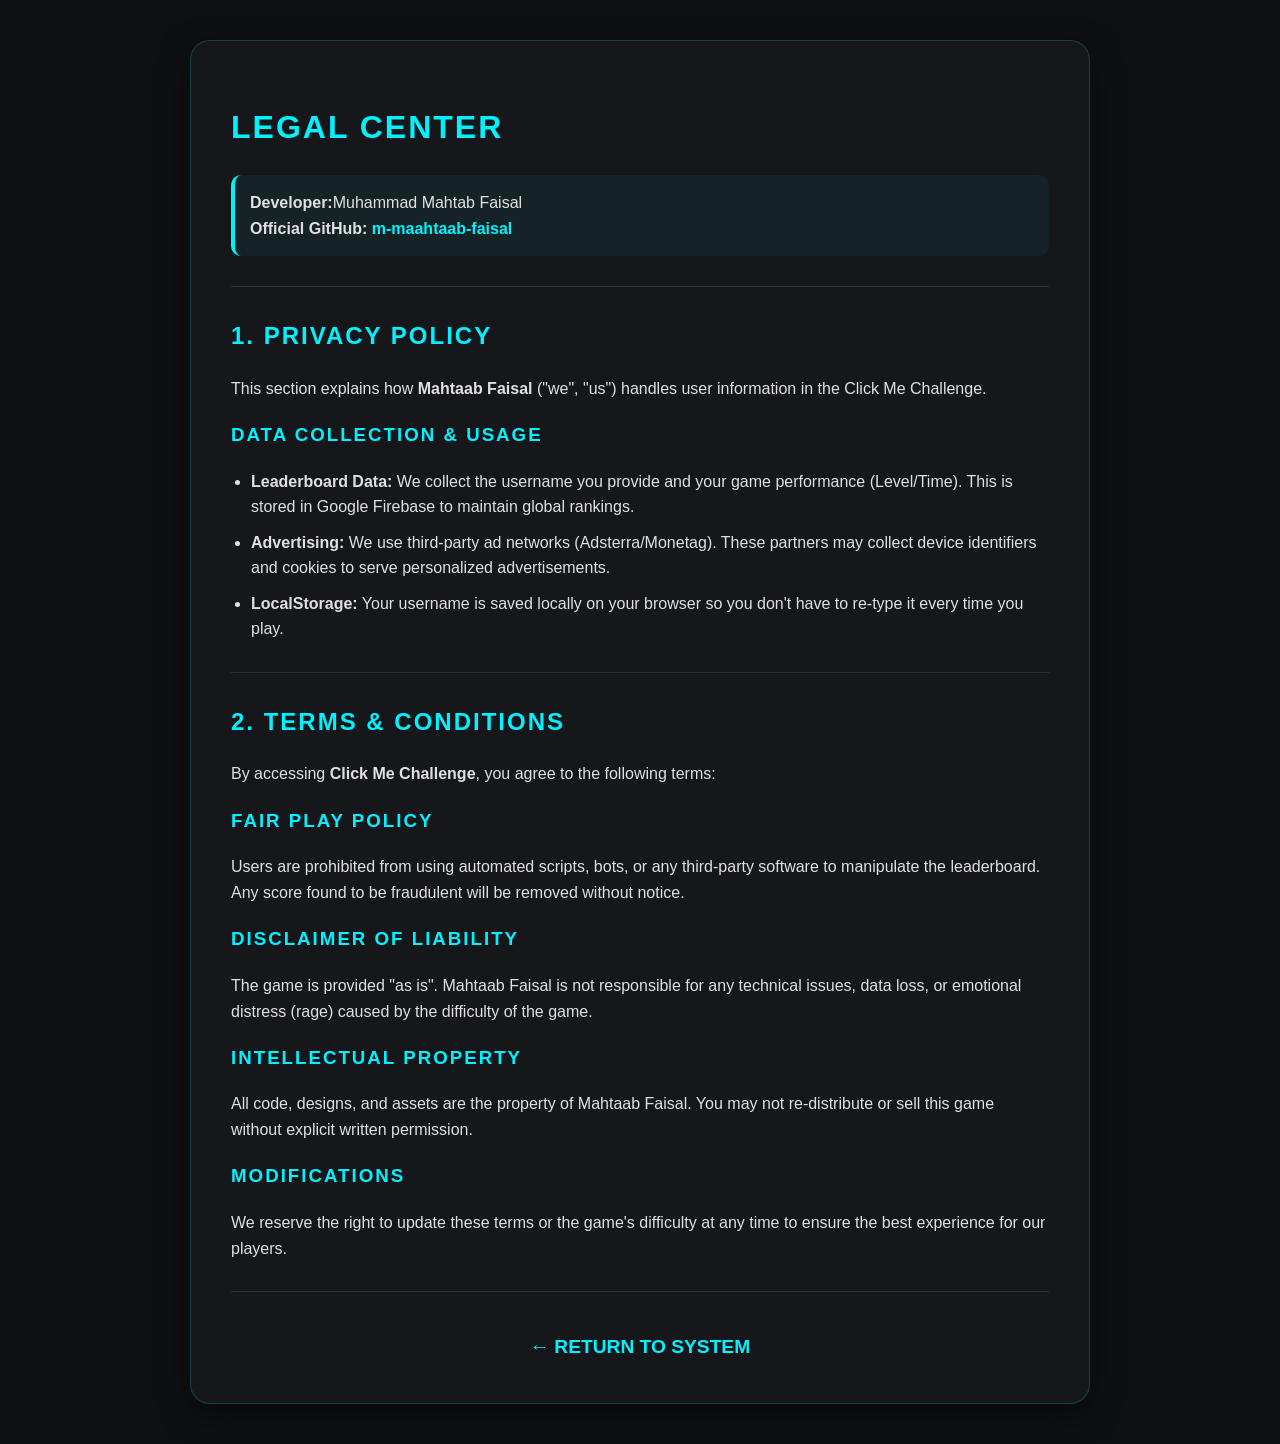
==== privacy.html @ f9e8f560 "Refactor game logic and enhance leaderboard functionality; add privacy policy page" ====
<!DOCTYPE html>
<html lang="en">
<head>
    <meta charset="UTF-8">
    <meta name="viewport" content="width=device-width, initial-scale=1.0">
    <title>Legal - Click Me Challenge</title>
    <style>
        body {
            font-family: 'Segoe UI', Tahoma, Geneva, Verdana, sans-serif;
            line-height: 1.6;
            background-color: #0f1013;
            color: #e0e0e0;
            padding: 40px;
            max-width: 900px;
            margin: auto;
        }
        h1, h2, h3 { color: #00f2ff; text-transform: uppercase; letter-spacing: 2px; }
        a { color: #00f2ff; text-decoration: none; font-weight: bold; border-bottom: 1px solid transparent; transition: 0.3s; }
        a:hover { border-bottom: 1px solid #00f2ff; }
        .container {
            background: rgba(255, 255, 255, 0.03);
            padding: 40px;
            border-radius: 20px;
            border: 1px solid rgba(0, 242, 255, 0.2);
            box-shadow: 0 10px 30px rgba(0,0,0,0.5);
        }
        .dev-box {
            background: rgba(0, 242, 255, 0.05);
            padding: 15px;
            border-radius: 10px;
            border-left: 4px solid #00f2ff;
            margin-bottom: 30px;
        }
        hr { border: 0; border-top: 1px solid rgba(255,255,255,0.1); margin: 30px 0; }
        ul { padding-left: 20px; }
        li { margin-bottom: 10px; }
    </style>
</head>
<body>
    <div class="container">
        <h1>Legal Center</h1>
        
        <div class="dev-box">
            <strong>Developer:</strong>Muhammad Mahtab Faisal<br>
            <strong>Official GitHub:</strong> <a href="https://github.com/m-maahtaab-faisal" target="_blank">m-maahtaab-faisal</a>
        </div>

        <hr>

        <h2>1. Privacy Policy</h2>
        <p>This section explains how <strong>Mahtaab Faisal</strong> ("we", "us") handles user information in the Click Me Challenge.</p>
        
        <h3>Data Collection & Usage</h3>
        <ul>
            <li><strong>Leaderboard Data:</strong> We collect the username you provide and your game performance (Level/Time). This is stored in Google Firebase to maintain global rankings.</li>
            <li><strong>Advertising:</strong> We use third-party ad networks (Adsterra/Monetag). These partners may collect device identifiers and cookies to serve personalized advertisements.</li>
            <li><strong>LocalStorage:</strong> Your username is saved locally on your browser so you don't have to re-type it every time you play.</li>
        </ul>

        <hr>

        <h2>2. Terms & Conditions</h2>
        <p>By accessing <strong>Click Me Challenge</strong>, you agree to the following terms:</p>

        <h3>Fair Play Policy</h3>
        <p>Users are prohibited from using automated scripts, bots, or any third-party software to manipulate the leaderboard. Any score found to be fraudulent will be removed without notice.</p>

        <h3>Disclaimer of Liability</h3>
        <p>The game is provided "as is". Mahtaab Faisal is not responsible for any technical issues, data loss, or emotional distress (rage) caused by the difficulty of the game.</p>

        <h3>Intellectual Property</h3>
        <p>All code, designs, and assets are the property of Mahtaab Faisal. You may not re-distribute or sell this game without explicit written permission.</p>

        <h3>Modifications</h3>
        <p>We reserve the right to update these terms or the game's difficulty at any time to ensure the best experience for our players.</p>

        <hr>
        
        <div style="text-align: center; margin-top: 40px;">
            <a href="index.html" style="font-size: 1.2rem;">← RETURN TO SYSTEM</a>
        </div>
    </div>
</body>
</html>
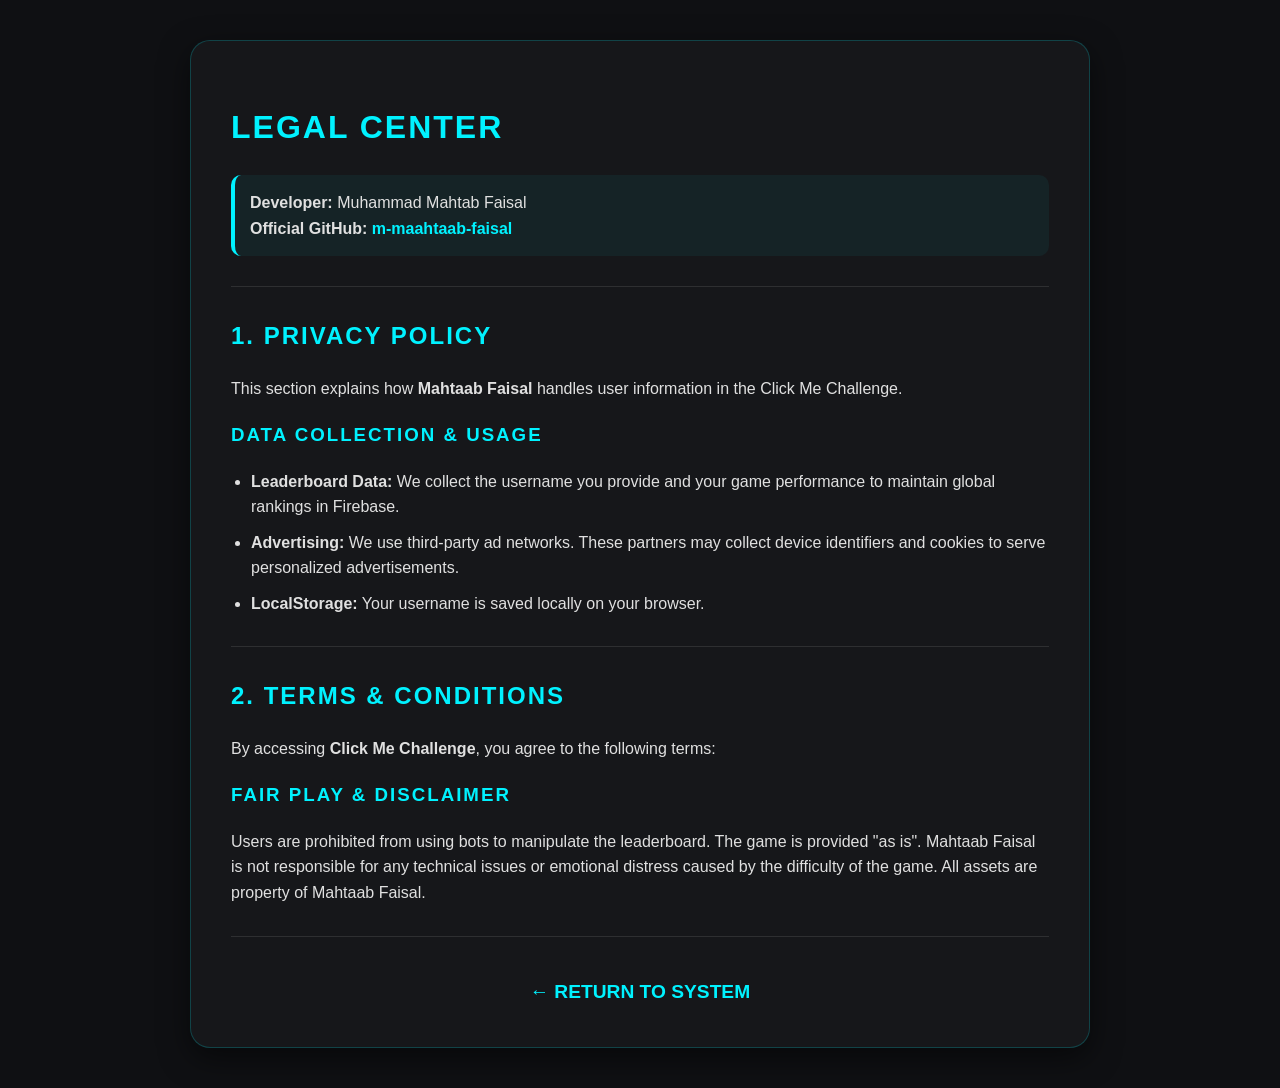
==== commit 02e066cf: "Update Firebase integration, enhance leaderboard display, and improve game mechanics" ====
--- a/privacy.html
+++ b/privacy.html
@@ -5,77 +5,38 @@
     <meta name="viewport" content="width=device-width, initial-scale=1.0">
     <title>Legal - Click Me Challenge</title>
     <style>
-        body {
-            font-family: 'Segoe UI', Tahoma, Geneva, Verdana, sans-serif;
-            line-height: 1.6;
-            background-color: #0f1013;
-            color: #e0e0e0;
-            padding: 40px;
-            max-width: 900px;
-            margin: auto;
-        }
+        body { font-family: 'Segoe UI', sans-serif; line-height: 1.6; background-color: #0f1013; color: #e0e0e0; padding: 40px; max-width: 900px; margin: auto; }
         h1, h2, h3 { color: #00f2ff; text-transform: uppercase; letter-spacing: 2px; }
         a { color: #00f2ff; text-decoration: none; font-weight: bold; border-bottom: 1px solid transparent; transition: 0.3s; }
         a:hover { border-bottom: 1px solid #00f2ff; }
-        .container {
-            background: rgba(255, 255, 255, 0.03);
-            padding: 40px;
-            border-radius: 20px;
-            border: 1px solid rgba(0, 242, 255, 0.2);
-            box-shadow: 0 10px 30px rgba(0,0,0,0.5);
-        }
-        .dev-box {
-            background: rgba(0, 242, 255, 0.05);
-            padding: 15px;
-            border-radius: 10px;
-            border-left: 4px solid #00f2ff;
-            margin-bottom: 30px;
-        }
+        .container { background: rgba(255, 255, 255, 0.03); padding: 40px; border-radius: 20px; border: 1px solid rgba(0, 242, 255, 0.2); box-shadow: 0 10px 30px rgba(0,0,0,0.5); }
+        .dev-box { background: rgba(0, 242, 255, 0.05); padding: 15px; border-radius: 10px; border-left: 4px solid #00f2ff; margin-bottom: 30px; }
         hr { border: 0; border-top: 1px solid rgba(255,255,255,0.1); margin: 30px 0; }
-        ul { padding-left: 20px; }
-        li { margin-bottom: 10px; }
+        ul { padding-left: 20px; } li { margin-bottom: 10px; }
     </style>
 </head>
 <body>
     <div class="container">
         <h1>Legal Center</h1>
-        
         <div class="dev-box">
-            <strong>Developer:</strong>Muhammad Mahtab Faisal<br>
+            <strong>Developer:</strong> Muhammad Mahtab Faisal<br>
             <strong>Official GitHub:</strong> <a href="https://github.com/m-maahtaab-faisal" target="_blank">m-maahtaab-faisal</a>
         </div>
-
         <hr>
-
         <h2>1. Privacy Policy</h2>
-        <p>This section explains how <strong>Mahtaab Faisal</strong> ("we", "us") handles user information in the Click Me Challenge.</p>
-        
+        <p>This section explains how <strong>Mahtaab Faisal</strong> handles user information in the Click Me Challenge.</p>
         <h3>Data Collection & Usage</h3>
         <ul>
-            <li><strong>Leaderboard Data:</strong> We collect the username you provide and your game performance (Level/Time). This is stored in Google Firebase to maintain global rankings.</li>
-            <li><strong>Advertising:</strong> We use third-party ad networks (Adsterra/Monetag). These partners may collect device identifiers and cookies to serve personalized advertisements.</li>
-            <li><strong>LocalStorage:</strong> Your username is saved locally on your browser so you don't have to re-type it every time you play.</li>
+            <li><strong>Leaderboard Data:</strong> We collect the username you provide and your game performance to maintain global rankings in Firebase.</li>
+            <li><strong>Advertising:</strong> We use third-party ad networks. These partners may collect device identifiers and cookies to serve personalized advertisements.</li>
+            <li><strong>LocalStorage:</strong> Your username is saved locally on your browser.</li>
         </ul>
-
         <hr>
-
         <h2>2. Terms & Conditions</h2>
         <p>By accessing <strong>Click Me Challenge</strong>, you agree to the following terms:</p>
-
-        <h3>Fair Play Policy</h3>
-        <p>Users are prohibited from using automated scripts, bots, or any third-party software to manipulate the leaderboard. Any score found to be fraudulent will be removed without notice.</p>
-
-        <h3>Disclaimer of Liability</h3>
-        <p>The game is provided "as is". Mahtaab Faisal is not responsible for any technical issues, data loss, or emotional distress (rage) caused by the difficulty of the game.</p>
-
-        <h3>Intellectual Property</h3>
-        <p>All code, designs, and assets are the property of Mahtaab Faisal. You may not re-distribute or sell this game without explicit written permission.</p>
-
-        <h3>Modifications</h3>
-        <p>We reserve the right to update these terms or the game's difficulty at any time to ensure the best experience for our players.</p>
-
+        <h3>Fair Play & Disclaimer</h3>
+        <p>Users are prohibited from using bots to manipulate the leaderboard. The game is provided "as is". Mahtaab Faisal is not responsible for any technical issues or emotional distress caused by the difficulty of the game. All assets are property of Mahtaab Faisal.</p>
         <hr>
-        
         <div style="text-align: center; margin-top: 40px;">
             <a href="index.html" style="font-size: 1.2rem;">← RETURN TO SYSTEM</a>
         </div>
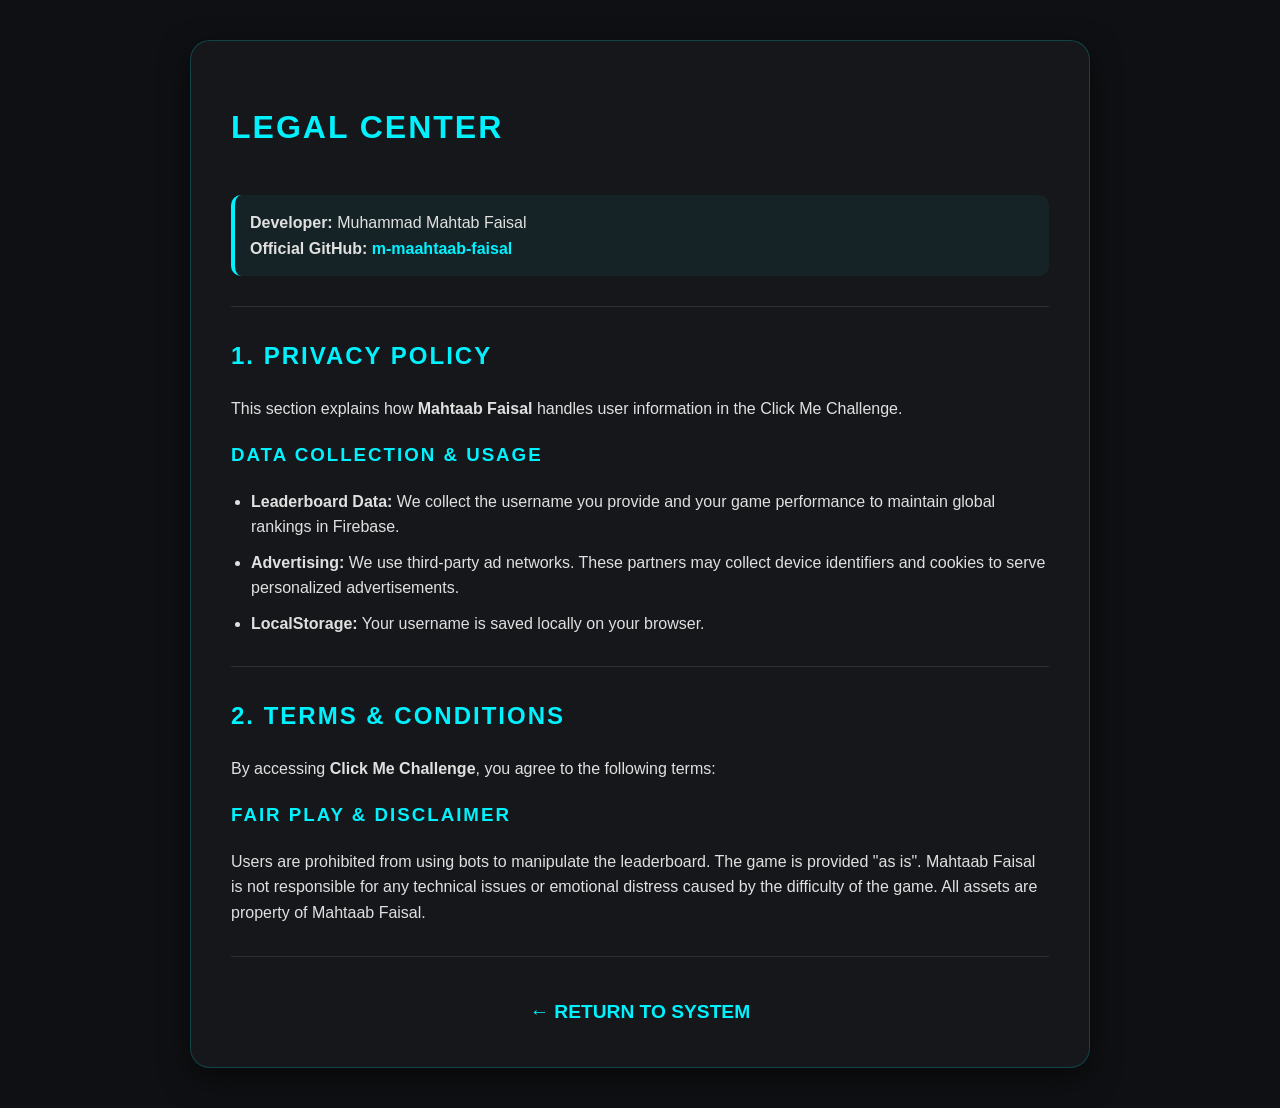
==== commit 3e3425f8: "Add layout adjustments to index and privacy pages; create settings for live server" ====
--- a/privacy.html
+++ b/privacy.html
@@ -18,6 +18,10 @@
 <body>
     <div class="container">
         <h1>Legal Center</h1>
+
+        <div style="display: flex; justify-content: center; margin: 20px 0;">
+            </div>
+
         <div class="dev-box">
             <strong>Developer:</strong> Muhammad Mahtab Faisal<br>
             <strong>Official GitHub:</strong> <a href="https://github.com/m-maahtaab-faisal" target="_blank">m-maahtaab-faisal</a>
@@ -41,5 +45,6 @@
             <a href="index.html" style="font-size: 1.2rem;">← RETURN TO SYSTEM</a>
         </div>
     </div>
+
 </body>
 </html>
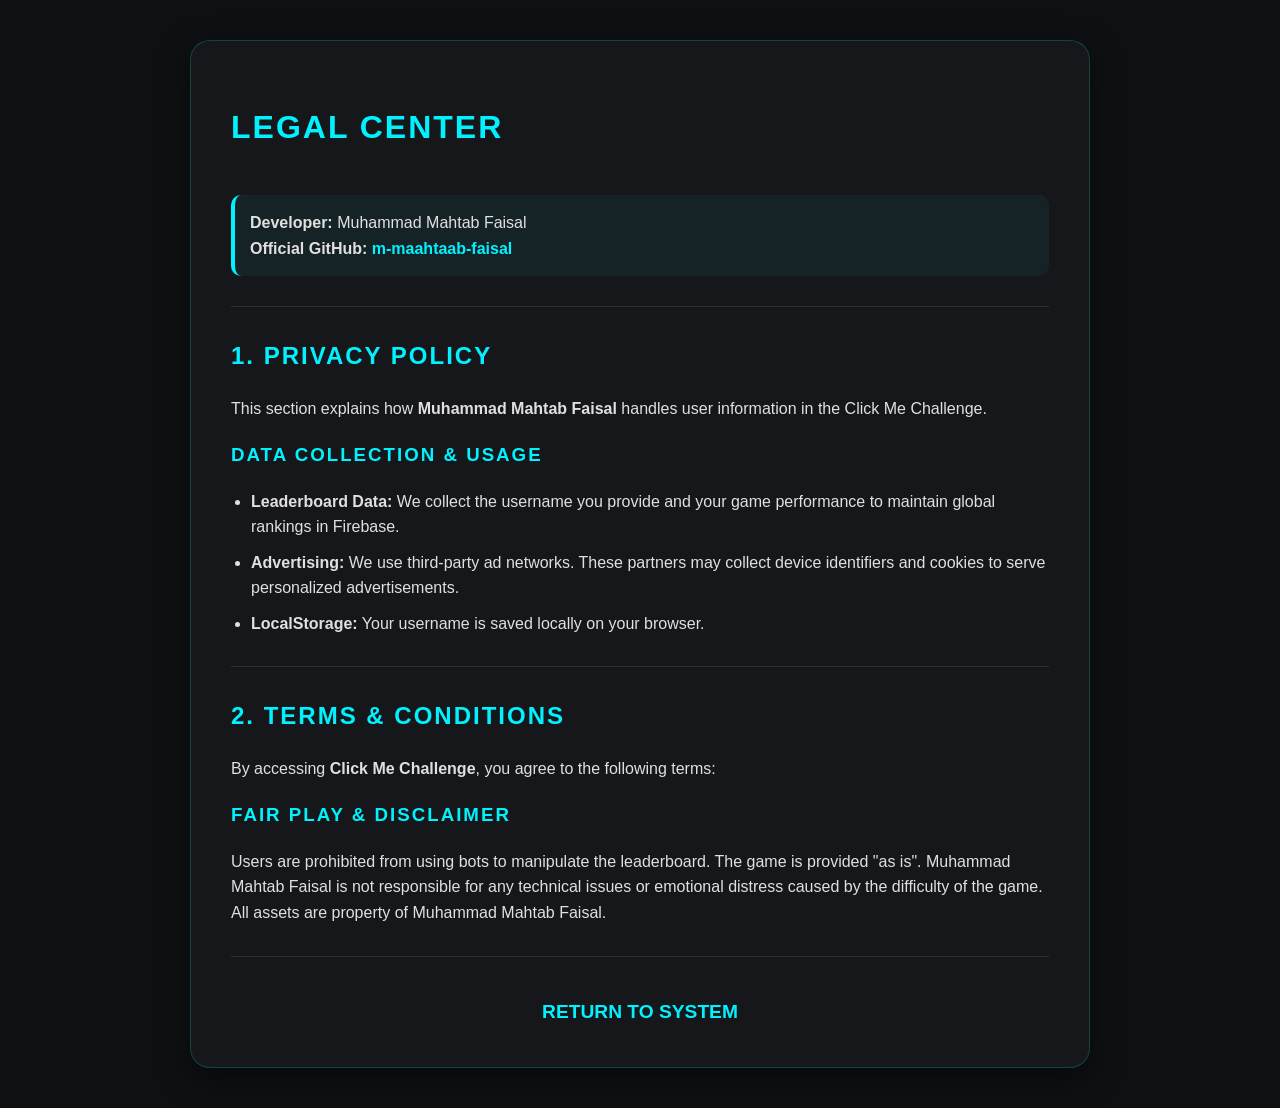
==== commit 8a7b2f67: "Add ad scripts to index and privacy pages; update developer name in privacy policy" ====
--- a/privacy.html
+++ b/privacy.html
@@ -20,7 +20,17 @@
         <h1>Legal Center</h1>
 
         <div style="display: flex; justify-content: center; margin: 20px 0;">
-            </div>
+            <script>
+              atOptions = {
+                'key' : 'bace2de2824853ea411ee35e419b4945',
+                'format' : 'iframe',
+                'height' : 250,
+                'width' : 300,
+                'params' : {}
+              };
+            </script>
+            <script src="https://www.highperformanceformat.com/bace2de2824853ea411ee35e419b4945/invoke.js"></script>
+        </div>
 
         <div class="dev-box">
             <strong>Developer:</strong> Muhammad Mahtab Faisal<br>
@@ -28,7 +38,7 @@
         </div>
         <hr>
         <h2>1. Privacy Policy</h2>
-        <p>This section explains how <strong>Mahtaab Faisal</strong> handles user information in the Click Me Challenge.</p>
+        <p>This section explains how <strong>Muhammad Mahtab Faisal</strong> handles user information in the Click Me Challenge.</p>
         <h3>Data Collection & Usage</h3>
         <ul>
             <li><strong>Leaderboard Data:</strong> We collect the username you provide and your game performance to maintain global rankings in Firebase.</li>
@@ -39,12 +49,14 @@
         <h2>2. Terms & Conditions</h2>
         <p>By accessing <strong>Click Me Challenge</strong>, you agree to the following terms:</p>
         <h3>Fair Play & Disclaimer</h3>
-        <p>Users are prohibited from using bots to manipulate the leaderboard. The game is provided "as is". Mahtaab Faisal is not responsible for any technical issues or emotional distress caused by the difficulty of the game. All assets are property of Mahtaab Faisal.</p>
+        <p>Users are prohibited from using bots to manipulate the leaderboard. The game is provided "as is". Muhammad Mahtab Faisal is not responsible for any technical issues or emotional distress caused by the difficulty of the game. All assets are property of Muhammad Mahtab Faisal.</p>
         <hr>
         <div style="text-align: center; margin-top: 40px;">
-            <a href="index.html" style="font-size: 1.2rem;">← RETURN TO SYSTEM</a>
+            <a href="index.html" style="font-size: 1.2rem;"> RETURN TO SYSTEM</a>
         </div>
     </div>
 
+<script src="https://pl28971230.profitablecpmratenetwork.com/ff/ba/db/ffbadb334524e1f33e8a9a82da71f43d.js"></script>
+
 </body>
 </html>
